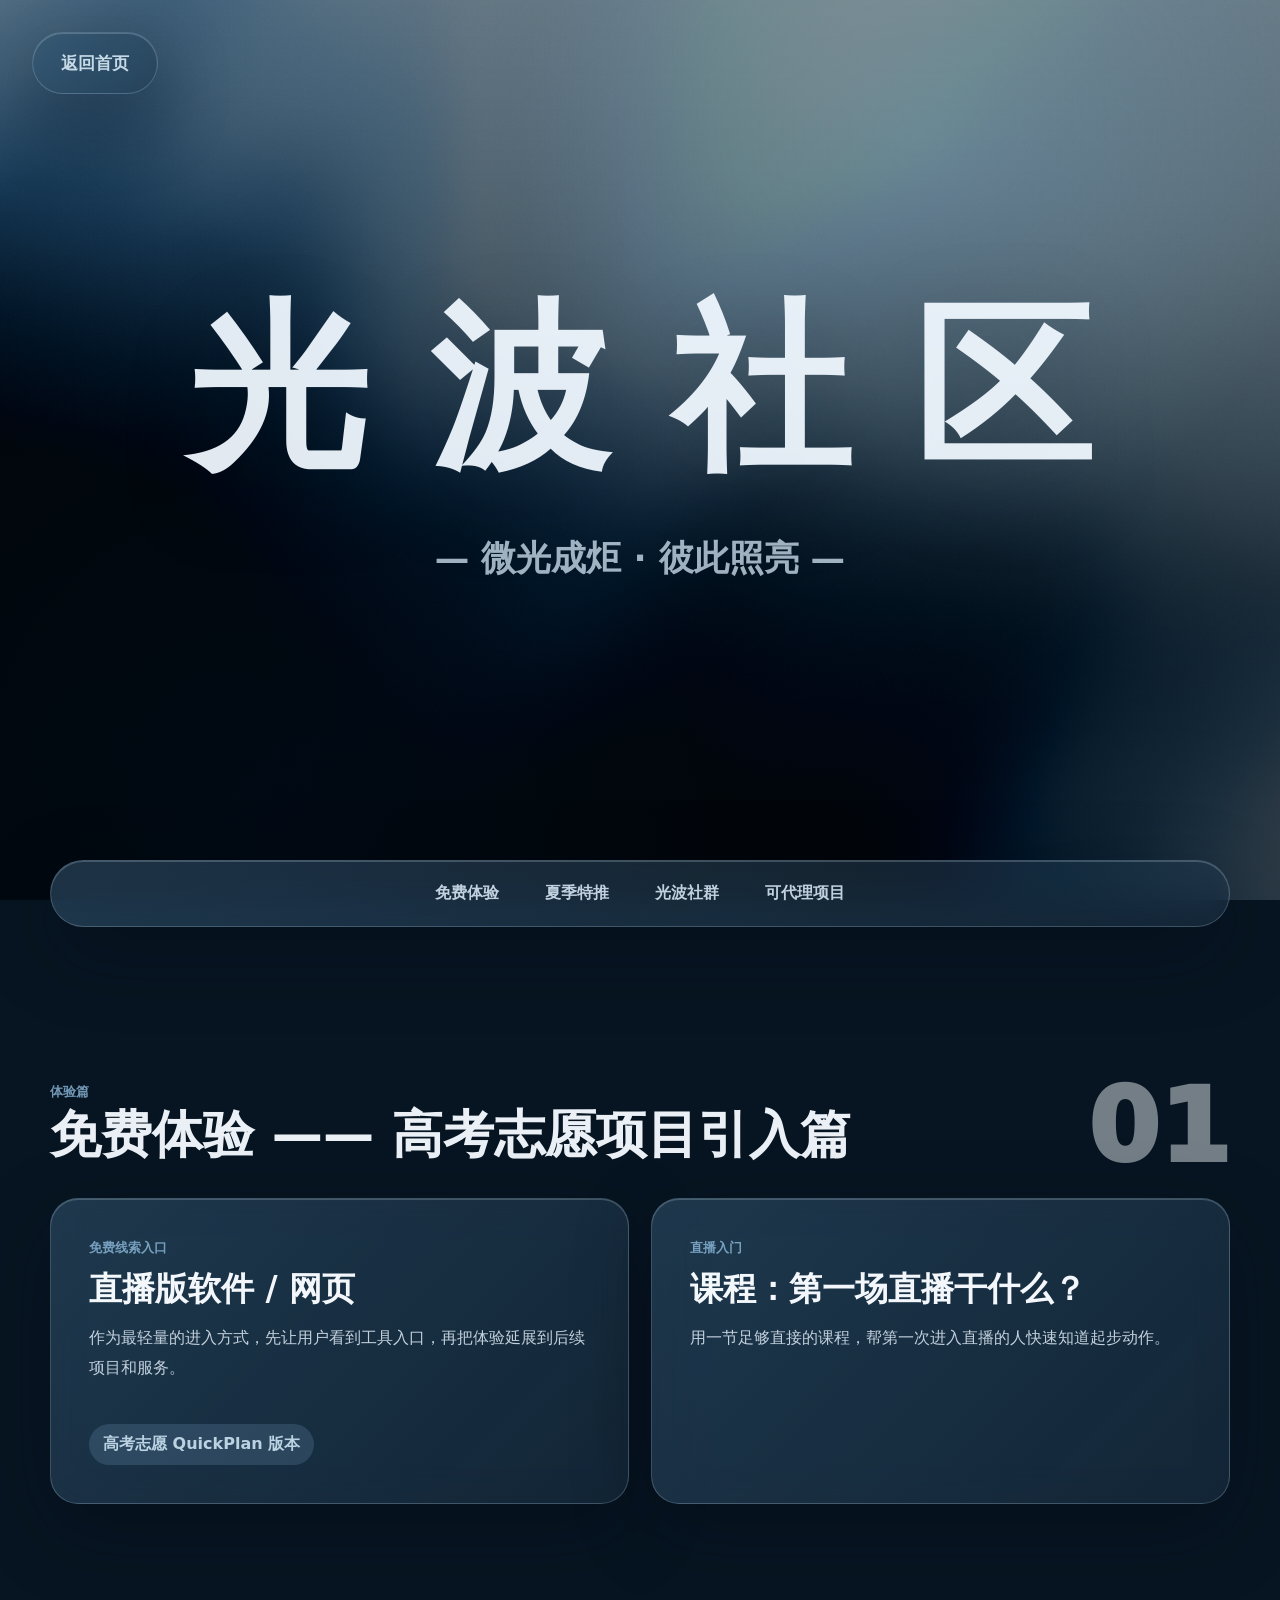
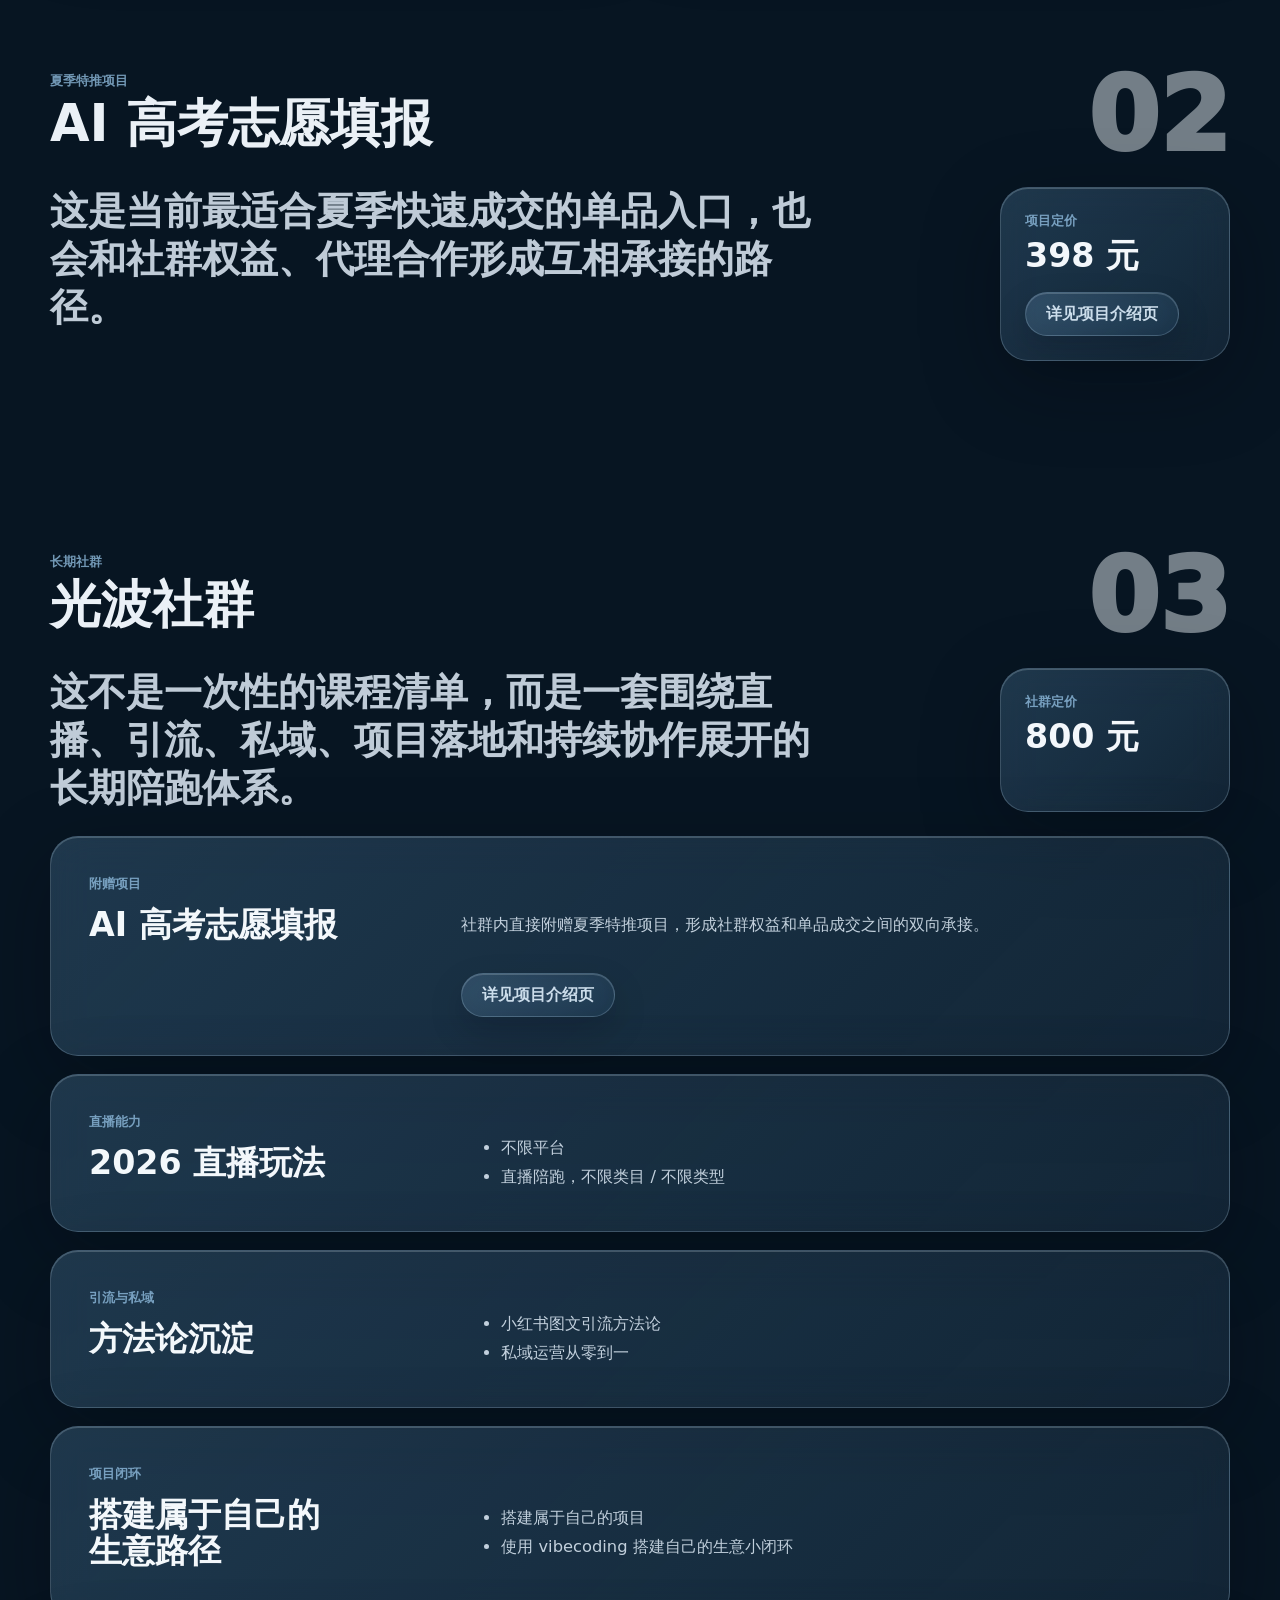
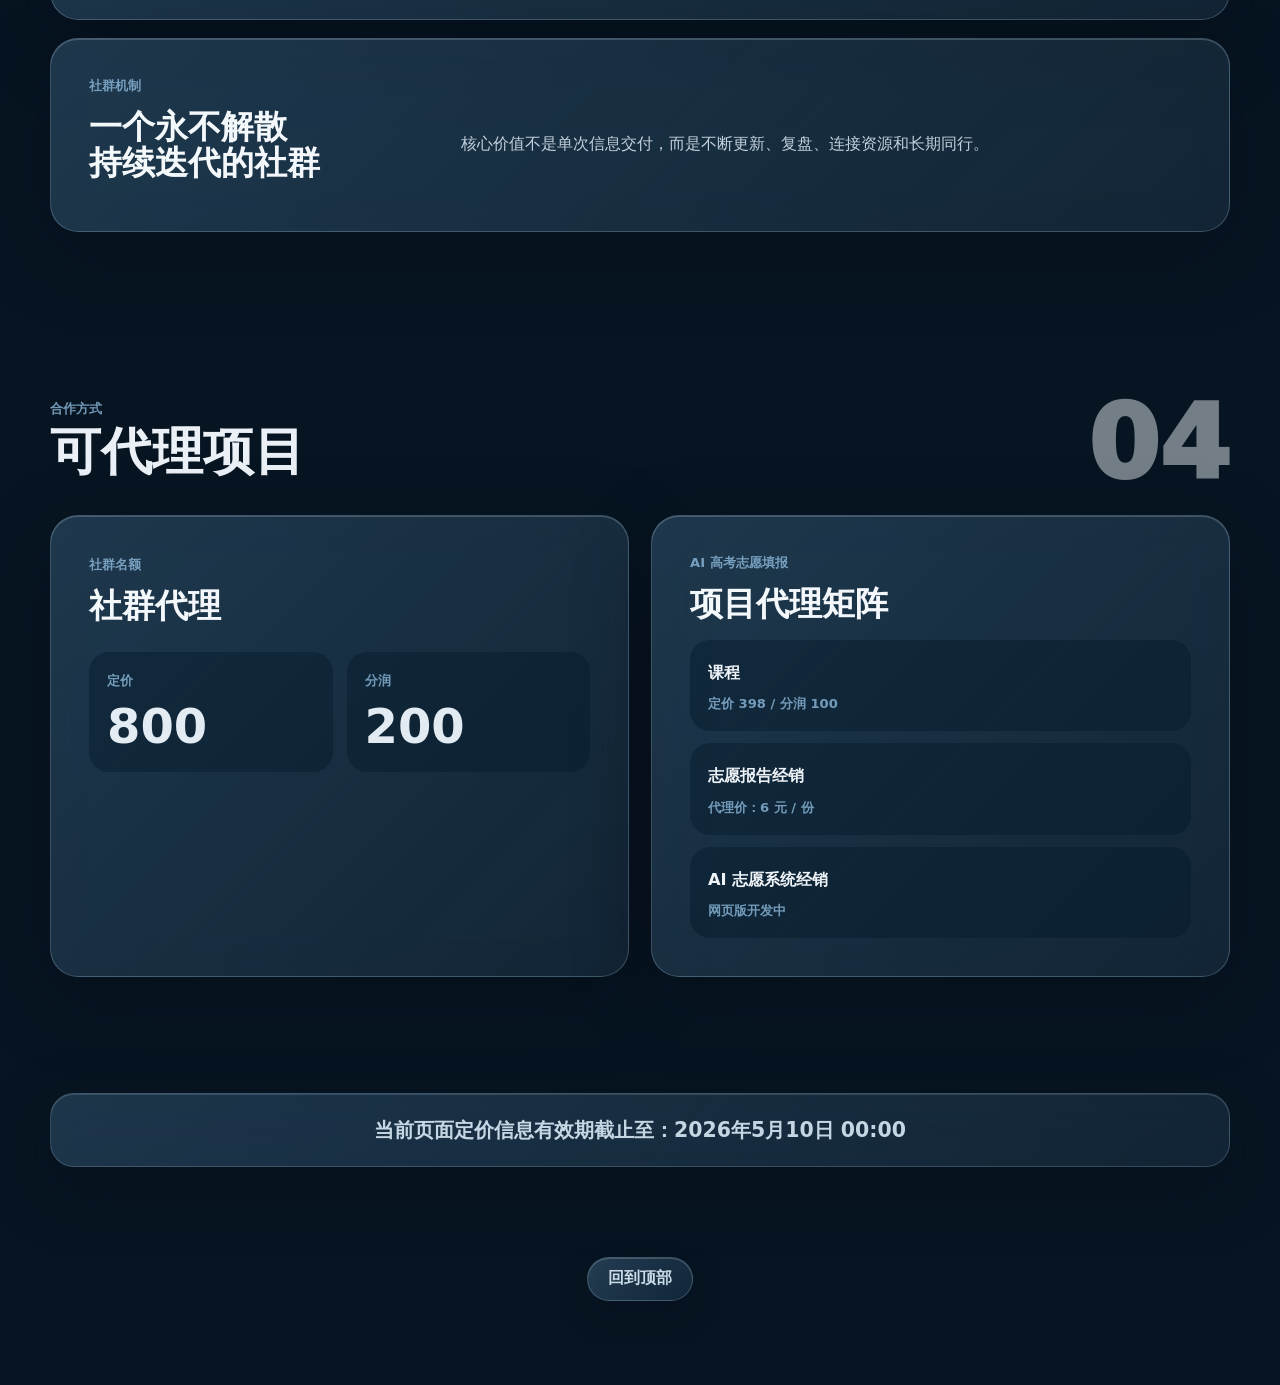
==== details.html @ 302833ac "发布项目介绍页" ====
<!doctype html>
<html lang="zh-CN">
  <head>
    <meta charset="UTF-8" />
    <meta name="viewport" content="width=device-width, initial-scale=1.0" />
    <title>光波社群业务总览</title>
    <meta
      name="description"
      content="光波社群业务板块静态 H5 展示页，集中展示免费体验、夏季特推项目、社群权益与可代理项目。"
    />
    <link rel="stylesheet" href="./styles.css" />
    <link rel="stylesheet" href="./details.css" />
  </head>
  <body class="details-body">
    <canvas id="silk-fluid" aria-hidden="true"></canvas>
    <main class="details-page" id="top">
      <header class="details-hero">
        <a class="back-link" href="./index.html">返回首页</a>
        <div class="details-hero__center">
          <h1>光 波 社 区</h1>
          <p>— 微光成炬  ·  彼此照亮 —</p>
        </div>
      </header>

      <nav class="details-nav" aria-label="板块导航">
        <a href="#free">免费体验</a>
        <a href="#summer-project">夏季特推</a>
        <a href="#community">光波社群</a>
        <a href="#agency">可代理项目</a>
      </nav>

      <section class="details-section" id="free">
        <div class="section-topline">
          <div>
            <p>体验篇</p>
            <h2>免费体验 —— 高考志愿项目引入篇</h2>
          </div>
          <span>01</span>
        </div>

        <div class="two-column">
          <article class="glass-panel glass-panel--large">
            <span class="tag">免费线索入口</span>
            <h3>直播版软件 / 网页</h3>
            <p>作为最轻量的进入方式，先让用户看到工具入口，再把体验延展到后续项目和服务。</p>
            <div class="inline-chip">高考志愿 QuickPlan 版本</div>
          </article>

          <article class="glass-panel">
            <span class="tag">直播入门</span>
            <h3>课程：第一场直播干什么？</h3>
            <p>用一节足够直接的课程，帮第一次进入直播的人快速知道起步动作。</p>
          </article>
        </div>
      </section>

      <section class="details-section details-section--spotlight" id="summer-project">
        <div class="section-topline section-topline--spotlight">
          <div>
            <p>夏季特推项目</p>
            <h2>AI 高考志愿填报</h2>
          </div>
          <span>02</span>
        </div>

        <div class="spotlight-lead">
          <p class="spotlight-copy">这是当前最适合夏季快速成交的单品入口，也会和社群权益、代理合作形成互相承接的路径。</p>
          <aside class="price-card">
            <span>项目定价</span>
            <strong>398 元</strong>
            <a href="#summer-project">详见项目介绍页</a>
          </aside>
        </div>
      </section>

      <section class="details-section details-section--community" id="community">
        <div class="section-topline">
          <div>
            <p>长期社群</p>
            <h2>光波社群</h2>
          </div>
          <span>03</span>
        </div>

        <div class="community-lead">
          <p>这不是一次性的课程清单，而是一套围绕直播、引流、私域、项目落地和持续协作展开的长期陪跑体系。</p>
          <div class="price-card price-card--compact" aria-label="光波社群定价">
            <span>社群定价</span>
            <strong>800 元</strong>
          </div>
        </div>

        <div class="community-grid">
          <article class="glass-panel glass-panel--wide">
            <span class="tag">附赠项目</span>
            <h3>AI 高考志愿填报</h3>
            <p>社群内直接附赠夏季特推项目，形成社群权益和单品成交之间的双向承接。</p>
            <a href="#summer-project">详见项目介绍页</a>
          </article>

          <article class="glass-panel">
            <span class="tag">直播能力</span>
            <h3>2026 直播玩法</h3>
            <ul>
              <li>不限平台</li>
              <li>直播陪跑，不限类目 / 不限类型</li>
            </ul>
          </article>

          <article class="glass-panel">
            <span class="tag">引流与私域</span>
            <h3>方法论沉淀</h3>
            <ul>
              <li>小红书图文引流方法论</li>
              <li>私域运营从零到一</li>
            </ul>
          </article>

          <article class="glass-panel">
            <span class="tag">项目闭环</span>
            <h3>搭建属于自己的<br />生意路径</h3>
            <ul>
              <li>搭建属于自己的项目</li>
              <li>使用 vibecoding 搭建自己的生意小闭环</li>
            </ul>
          </article>

          <article class="glass-panel glass-panel--wide">
            <span class="tag">社群机制</span>
            <h3>一个永不解散<br />持续迭代的社群</h3>
            <p>核心价值不是单次信息交付，而是不断更新、复盘、连接资源和长期同行。</p>
          </article>
        </div>
      </section>

      <section class="details-section" id="agency">
        <div class="section-topline">
          <div>
            <p>合作方式</p>
            <h2>可代理项目</h2>
          </div>
          <span>04</span>
        </div>

        <div class="agency-layout">
          <article class="glass-panel">
            <span class="tag">社群名额</span>
            <h3>社群代理</h3>
            <div class="metric-row">
              <div>
                <span>定价</span>
                <strong>800</strong>
              </div>
              <div>
                <span>分润</span>
                <strong>200</strong>
              </div>
            </div>
          </article>

          <article class="glass-panel glass-panel--large">
            <div class="panel-head">
              <span class="tag">AI 高考志愿填报</span>
            </div>
            <h3>项目代理矩阵</h3>
            <div class="deal-list">
              <article>
                <p>课程</p>
                <span>定价 398 / 分润 100</span>
              </article>
              <article>
                <p>志愿报告经销</p>
                <span>代理价：6 元 / 份</span>
              </article>
              <article>
                <p>AI 志愿系统经销</p>
                <span>网页版开发中</span>
              </article>
            </div>
          </article>
        </div>
      </section>

      <aside class="validity-note" aria-label="定价有效期">
        当前页面定价信息有效期截止至：2026年5月10日 00:00
      </aside>

      <footer class="details-footer">
        <a href="#top">回到顶部</a>
      </footer>
    </main>
    <script src="./fluid-silk.js"></script>
  </body>
</html>
---- styles.css ----
:root {
  color-scheme: dark;
  background: #071522;
  --hero-right-edge: clamp(24px, 4vw, 72px);
}

* {
  box-sizing: border-box;
}

html,
body {
  width: 100%;
  height: 100%;
  margin: 0;
  background: #071522;
}

body {
  min-height: 100vh;
  min-height: 100dvh;
}

.home-body {
  overflow: hidden;
}

#silk-fluid {
  position: fixed;
  inset: 0;
  width: 100vw;
  height: 100vh;
  min-height: 100dvh;
  display: block;
  background: #071522;
  touch-action: none;
}

.brand-lockup {
  position: fixed;
  left: clamp(18px, 2.2vw, 44px);
  bottom: clamp(34px, 5vw, 92px);
  z-index: 1;
  width: min(94vw, 1280px);
  pointer-events: none;
  user-select: none;
  font-family:
    "Arial Black",
    "Microsoft YaHei UI",
    "PingFang SC",
    "Noto Sans CJK SC",
    system-ui,
    sans-serif;
}

.brand-name {
  position: relative;
  color: #fff;
  font-size: clamp(6.4rem, 15.2vw, 17.5rem);
  font-weight: 950;
  line-height: 0.9;
  letter-spacing: 0;
  text-shadow:
    0 2px 0 rgba(255, 255, 255, 0.2),
    0 24px 80px rgba(3, 18, 31, 0.26);
  white-space: nowrap;
}

.brand-subtitle {
  margin-top: clamp(18px, 2.2vw, 34px);
  padding-left: clamp(8px, 0.8vw, 16px);
  color: rgba(232, 242, 249, 0.68);
  font-size: clamp(1.6rem, 3.4vw, 4.15rem);
  font-weight: 900;
  line-height: 1;
  letter-spacing: 0;
  text-transform: none;
  text-shadow: 0 16px 36px rgba(3, 18, 31, 0.24);
}

.hero-copy {
  position: fixed;
  top: clamp(158px, 23vh, 270px);
  right: var(--hero-right-edge);
  z-index: 1;
  max-width: none;
  pointer-events: none;
  user-select: none;
  font-family:
    "Arial Black",
    "Microsoft YaHei UI",
    "PingFang SC",
    "Noto Sans CJK SC",
    system-ui,
    sans-serif;
  color: rgba(64, 74, 82, 0.82);
  text-align: right;
}

.hero-kicker,
.hero-line {
  margin: 0;
  letter-spacing: 0;
  text-shadow: 0 18px 50px rgba(238, 246, 250, 0.22);
  white-space: nowrap;
}

.hero-kicker {
  font-size: clamp(1.15rem, 1.85vw, 2.4rem);
  font-weight: 20;
  line-height: 2;
}

.hero-line {
  margin-top: clamp(18px, 2vw, 32px);
  font-size: clamp(1.15rem, 1.85vw, 2.4rem);
  font-weight: 20;
  line-height: 1.1;
  color: rgba(64, 74, 82, 0.76);
}

.glass-cta {
  position: fixed;
  top: clamp(24px, 3.6vw, 58px);
  right: var(--hero-right-edge);
  z-index: 2;
  min-width: 166px;
  height: 66px;
  padding: 0 38px;
  border: 1px solid rgba(255, 255, 255, 0.34);
  border-radius: 999px;
  color: rgba(31, 43, 52, 0.88);
  background:
    linear-gradient(135deg, rgba(255, 255, 255, 0.24), rgba(255, 255, 255, 0.08)),
    rgba(89, 146, 190, 0.18);
  box-shadow:
    inset 0 1px 0 rgba(255, 255, 255, 0.42),
    inset 0 -18px 28px rgba(8, 43, 72, 0.10),
    0 18px 46px rgba(5, 30, 52, 0.16);
  backdrop-filter: blur(18px) saturate(1.28);
  -webkit-backdrop-filter: blur(18px) saturate(1.28);
  font-family:
    "Arial Black",
    "Microsoft YaHei UI",
    "PingFang SC",
    "Noto Sans CJK SC",
    system-ui,
    sans-serif;
  font-size: 18px;
  font-weight: 800;
  letter-spacing: 0;
  cursor: pointer;
  transition:
    transform 220ms cubic-bezier(0.16, 1, 0.3, 1),
    border-color 220ms cubic-bezier(0.16, 1, 0.3, 1),
    background 220ms cubic-bezier(0.16, 1, 0.3, 1);
}

.glass-cta:hover {
  transform: translateY(-1px);
  border-color: rgba(255, 255, 255, 0.52);
  background:
    linear-gradient(135deg, rgba(255, 255, 255, 0.30), rgba(255, 255, 255, 0.12)),
    rgba(100, 162, 210, 0.22);
}

.glass-cta:active {
  transform: translateY(1px) scale(0.985);
}

@media (max-width: 720px) {
  .brand-lockup {
    left: 18px;
    bottom: 34px;
  }

  .brand-name {
    font-size: clamp(4.8rem, 24vw, 8.6rem);
  }

  .brand-subtitle {
    margin-top: 16px;
    padding-left: 4px;
    font-size: clamp(1.25rem, 8.5vw, 2.35rem);
  }

  .hero-copy {
    top: 96px;
    right: 18px;
    left: 18px;
    max-width: none;
    overflow: visible;
    text-align: right;
  }

  .hero-kicker,
  .hero-line {
    font-size: clamp(0.9rem, 4.4vw, 1.25rem);
  }

  .hero-line {
    margin-top: 12px;
  }

  .glass-cta {
    top: 18px;
    right: 18px;
    min-width: 132px;
    height: 54px;
    padding: 0 28px;
    font-size: 16px;
  }
}
---- details.css ----
.details-body {
  height: auto;
  min-height: 100vh;
  overflow-x: hidden;
  overflow-y: auto;
  color: rgba(240, 248, 255, 0.94);
  font-family:
    "Microsoft YaHei UI",
    "PingFang SC",
    "Noto Sans CJK SC",
    system-ui,
    sans-serif;
}

.details-body #silk-fluid {
  z-index: 0;
  filter: brightness(0.64) contrast(1.12) saturate(1.10);
}

.details-body::before {
  content: "";
  position: fixed;
  inset: 0;
  z-index: 1;
  pointer-events: none;
  background:
    radial-gradient(circle at 72% 16%, rgba(138, 195, 236, 0.20), transparent 34%),
    radial-gradient(circle at 18% 84%, rgba(0, 14, 28, 0.48), transparent 42%),
    linear-gradient(180deg, rgba(3, 16, 28, 0.24), rgba(1, 10, 18, 0.58));
}

.details-page {
  position: relative;
  z-index: 2;
  width: min(1180px, calc(100vw - 48px));
  margin: 0 auto;
  padding: 32px 0 72px;
}

.details-hero {
  min-height: 92vh;
  display: grid;
  align-items: center;
}

.back-link,
.details-nav,
.glass-panel,
.price-card {
  border: 1px solid rgba(201, 230, 252, 0.22);
  background:
    linear-gradient(135deg, rgba(150, 200, 238, 0.18), rgba(255, 255, 255, 0.055)),
    rgba(5, 29, 49, 0.46);
  box-shadow:
    inset 0 1px 0 rgba(235, 248, 255, 0.20),
    0 24px 80px rgba(0, 8, 16, 0.28);
  backdrop-filter: blur(20px) saturate(1.25);
  -webkit-backdrop-filter: blur(20px) saturate(1.25);
}

.back-link {
  position: fixed;
  top: 32px;
  left: 32px;
  z-index: 4;
  border-radius: 999px;
  padding: 18px 28px;
  color: rgba(229, 244, 255, 0.84);
  text-decoration: none;
  font-size: 1.08rem;
  font-weight: 800;
}

.details-hero__center h1 {
  margin: 0;
  font-size: clamp(5rem, 14vw, 14rem);
  line-height: 0.88;
  letter-spacing: 0;
  font-family:
    "Arial Black",
    "Microsoft YaHei UI",
    "PingFang SC",
    system-ui,
    sans-serif;
  text-shadow: 0 26px 90px rgba(2, 18, 32, 0.22);
  text-align: center;
}

.details-hero__center p {
  width: min(620px, 58vw);
  margin: clamp(42px, 5.4vw, 76px) auto 0;
  font-size: clamp(1.55rem, 2.7vw, 2.85rem);
  color: rgba(214, 234, 248, 0.74);
  font-weight: 800;
  text-align: center;
}

.details-nav {
  position: sticky;
  top: 24px;
  z-index: 3;
  display: flex;
  justify-content: center;
  gap: 10px;
  margin: 0 auto 72px;
  padding: 10px;
  border-radius: 999px;
}

.details-footer a,
.glass-panel a,
.price-card a {
  color: rgba(190, 226, 252, 0.88);
  text-decoration: none;
  font-weight: 900;
}

.price-card a,
.community-grid .glass-panel a,
.details-footer a {
  display: inline-flex;
  align-items: center;
  justify-content: center;
  width: fit-content;
  min-height: 44px;
  margin-top: 18px;
  padding: 0 20px;
  border: 1px solid rgba(201, 230, 252, 0.22);
  border-radius: 999px;
  color: rgba(226, 242, 255, 0.88);
  background:
    linear-gradient(135deg, rgba(196, 228, 252, 0.16), rgba(255, 255, 255, 0.045)),
    rgba(9, 39, 66, 0.44);
  box-shadow:
    inset 0 1px 0 rgba(235, 248, 255, 0.18),
    0 14px 34px rgba(0, 8, 16, 0.18);
  backdrop-filter: blur(14px) saturate(1.18);
  -webkit-backdrop-filter: blur(14px) saturate(1.18);
  transition:
    transform 200ms cubic-bezier(0.16, 1, 0.3, 1),
    border-color 200ms cubic-bezier(0.16, 1, 0.3, 1),
    background 200ms cubic-bezier(0.16, 1, 0.3, 1);
}

.price-card a:hover,
.community-grid .glass-panel a:hover,
.details-footer a:hover {
  transform: translateY(-1px);
  border-color: rgba(226, 242, 255, 0.38);
  background:
    linear-gradient(135deg, rgba(218, 240, 255, 0.20), rgba(255, 255, 255, 0.07)),
    rgba(15, 54, 88, 0.50);
}

.price-card a:active,
.community-grid .glass-panel a:active,
.details-footer a:active {
  transform: translateY(1px) scale(0.985);
}

.details-nav a {
  color: rgba(226, 242, 255, 0.84);
  text-decoration: none;
  font-weight: 900;
  padding: 12px 18px;
  border-radius: 999px;
}

.details-section {
  padding: 84px 0;
}

.section-topline {
  display: flex;
  align-items: flex-start;
  justify-content: space-between;
  gap: 32px;
  margin-bottom: 28px;
}

.section-topline p,
.section-kicker,
.tag,
.status,
.price-card span,
.metric-row span,
.deal-list span {
  margin: 0;
  color: rgba(151, 197, 232, 0.74);
  font-size: 0.82rem;
  font-weight: 900;
}

.section-topline h2 {
  margin: 8px 0 0;
  color: rgba(244, 250, 255, 0.96);
  font-size: clamp(2rem, 4vw, 4.8rem);
  line-height: 1;
  letter-spacing: 0;
}

.section-topline > span {
  color: rgba(244, 250, 255, 0.46);
  font-size: clamp(3rem, 8vw, 7rem);
  font-weight: 950;
  line-height: 0.85;
}

.two-column,
.agency-layout {
  display: grid;
  grid-template-columns: repeat(2, minmax(0, 1fr));
  gap: 22px;
}

.community-grid {
  display: flex;
  flex-direction: column;
  gap: 18px;
}

.glass-panel,
.price-card {
  border-radius: 28px;
}

.glass-panel {
  padding: clamp(24px, 3vw, 38px);
}

.glass-panel--large {
  min-height: 280px;
}

.glass-panel--wide {
  grid-column: auto;
}

.community-grid .glass-panel {
  min-height: 0;
  display: grid;
  grid-template-columns: minmax(320px, 0.44fr) minmax(0, 1fr);
  column-gap: clamp(24px, 4vw, 56px);
  align-items: center;
}

.community-grid .glass-panel .tag {
  grid-column: 1;
}

.community-grid .glass-panel h3 {
  grid-column: 1;
}

.community-grid .glass-panel p,
.community-grid .glass-panel ul,
.community-grid .glass-panel a {
  grid-column: 2;
}

.community-grid .glass-panel p,
.community-grid .glass-panel ul {
  margin: 0;
}

.community-grid .glass-panel a {
  justify-self: start;
}

.glass-panel h3,
.price-card strong {
  margin: 14px 0 12px;
  color: rgba(248, 252, 255, 0.98);
  font-size: clamp(1.45rem, 2.6vw, 2.55rem);
  line-height: 1.08;
}

.glass-panel p,
.glass-panel li,
.community-lead p {
  color: rgba(232, 244, 255, 0.82);
  font-size: 1.02rem;
  line-height: 1.8;
}

.inline-chip,
.status {
  display: inline-flex;
  margin-top: 26px;
  border-radius: 999px;
  padding: 10px 14px;
  background: rgba(147, 199, 238, 0.16);
  color: rgba(219, 241, 255, 0.82);
  font-weight: 900;
}

.price-card {
  padding: 24px;
  display: flex;
  flex-direction: column;
  align-items: flex-start;
}

.section-topline--spotlight {
  margin-bottom: 28px;
}

.spotlight-lead {
  display: grid;
  grid-template-columns: minmax(0, 1fr) 230px;
  gap: 24px;
  align-items: stretch;
  margin-bottom: 24px;
}

.spotlight-copy {
  margin: 0;
  max-width: 760px;
  color: rgba(232, 244, 255, 0.82);
  font-size: clamp(1.45rem, 3vw, 2.7rem);
  line-height: 1.25;
  font-weight: 800;
}

.price-card strong {
  display: block;
  margin: 8px 0 0;
}

.community-lead {
  display: grid;
  grid-template-columns: minmax(0, 1fr) 230px;
  gap: 24px;
  align-items: stretch;
  margin-bottom: 24px;
}

.community-lead p {
  margin: 0;
  max-width: 760px;
  font-size: clamp(1.45rem, 3vw, 2.7rem);
  line-height: 1.25;
  font-weight: 800;
}

.metric-row {
  display: grid;
  grid-template-columns: repeat(2, minmax(0, 1fr));
  gap: 14px;
  margin-top: 28px;
}

.metric-row div,
.deal-list article {
  border-radius: 20px;
  padding: 18px;
  background: rgba(4, 24, 42, 0.42);
}

.metric-row strong {
  display: block;
  margin-top: 8px;
  font-size: 3rem;
}

.panel-head {
  display: flex;
  flex-wrap: wrap;
  gap: 12px;
  align-items: center;
  justify-content: space-between;
}

.deal-list {
  display: grid;
  gap: 12px;
  margin-top: 18px;
}

.deal-list p {
  margin: 0 0 6px;
  color: rgba(248, 252, 255, 0.96);
  font-weight: 900;
}

.details-footer {
  padding: 72px 0 12px;
  text-align: center;
}

.validity-note {
  margin: 32px auto 0;
  border: 1px solid rgba(190, 222, 248, 0.20);
  border-radius: 24px;
  padding: 22px 26px;
  color: rgba(226, 242, 255, 0.86);
  background:
    linear-gradient(135deg, rgba(150, 200, 238, 0.17), rgba(255, 255, 255, 0.055)),
    rgba(5, 29, 49, 0.48);
  box-shadow:
    inset 0 1px 0 rgba(235, 248, 255, 0.14),
    0 22px 68px rgba(0, 8, 16, 0.28);
  backdrop-filter: blur(18px) saturate(1.2);
  -webkit-backdrop-filter: blur(18px) saturate(1.2);
  font-size: clamp(1rem, 1.6vw, 1.3rem);
  font-weight: 900;
  text-align: center;
}

@media (max-width: 820px) {
  .details-page {
    width: min(100vw - 28px, 1180px);
    padding-top: 20px;
  }

  .back-link {
    top: 18px;
    left: 18px;
    padding: 15px 22px;
    font-size: 1rem;
  }

  .details-hero {
    min-height: 82vh;
    padding-top: 84px;
  }

  .details-hero__center p {
    width: min(88vw, 520px);
    margin-top: 34px;
  }

  .details-nav {
    overflow-x: auto;
    justify-content: flex-start;
    margin-bottom: 36px;
  }

  .two-column,
  .agency-layout,
  .spotlight-lead,
  .community-lead,
  .community-grid {
    grid-template-columns: 1fr;
  }

  .community-grid {
    display: grid;
  }

  .community-grid .glass-panel {
    display: block;
  }

  .glass-panel--wide {
    grid-column: auto;
  }

  .details-section {
    padding: 54px 0;
  }
}
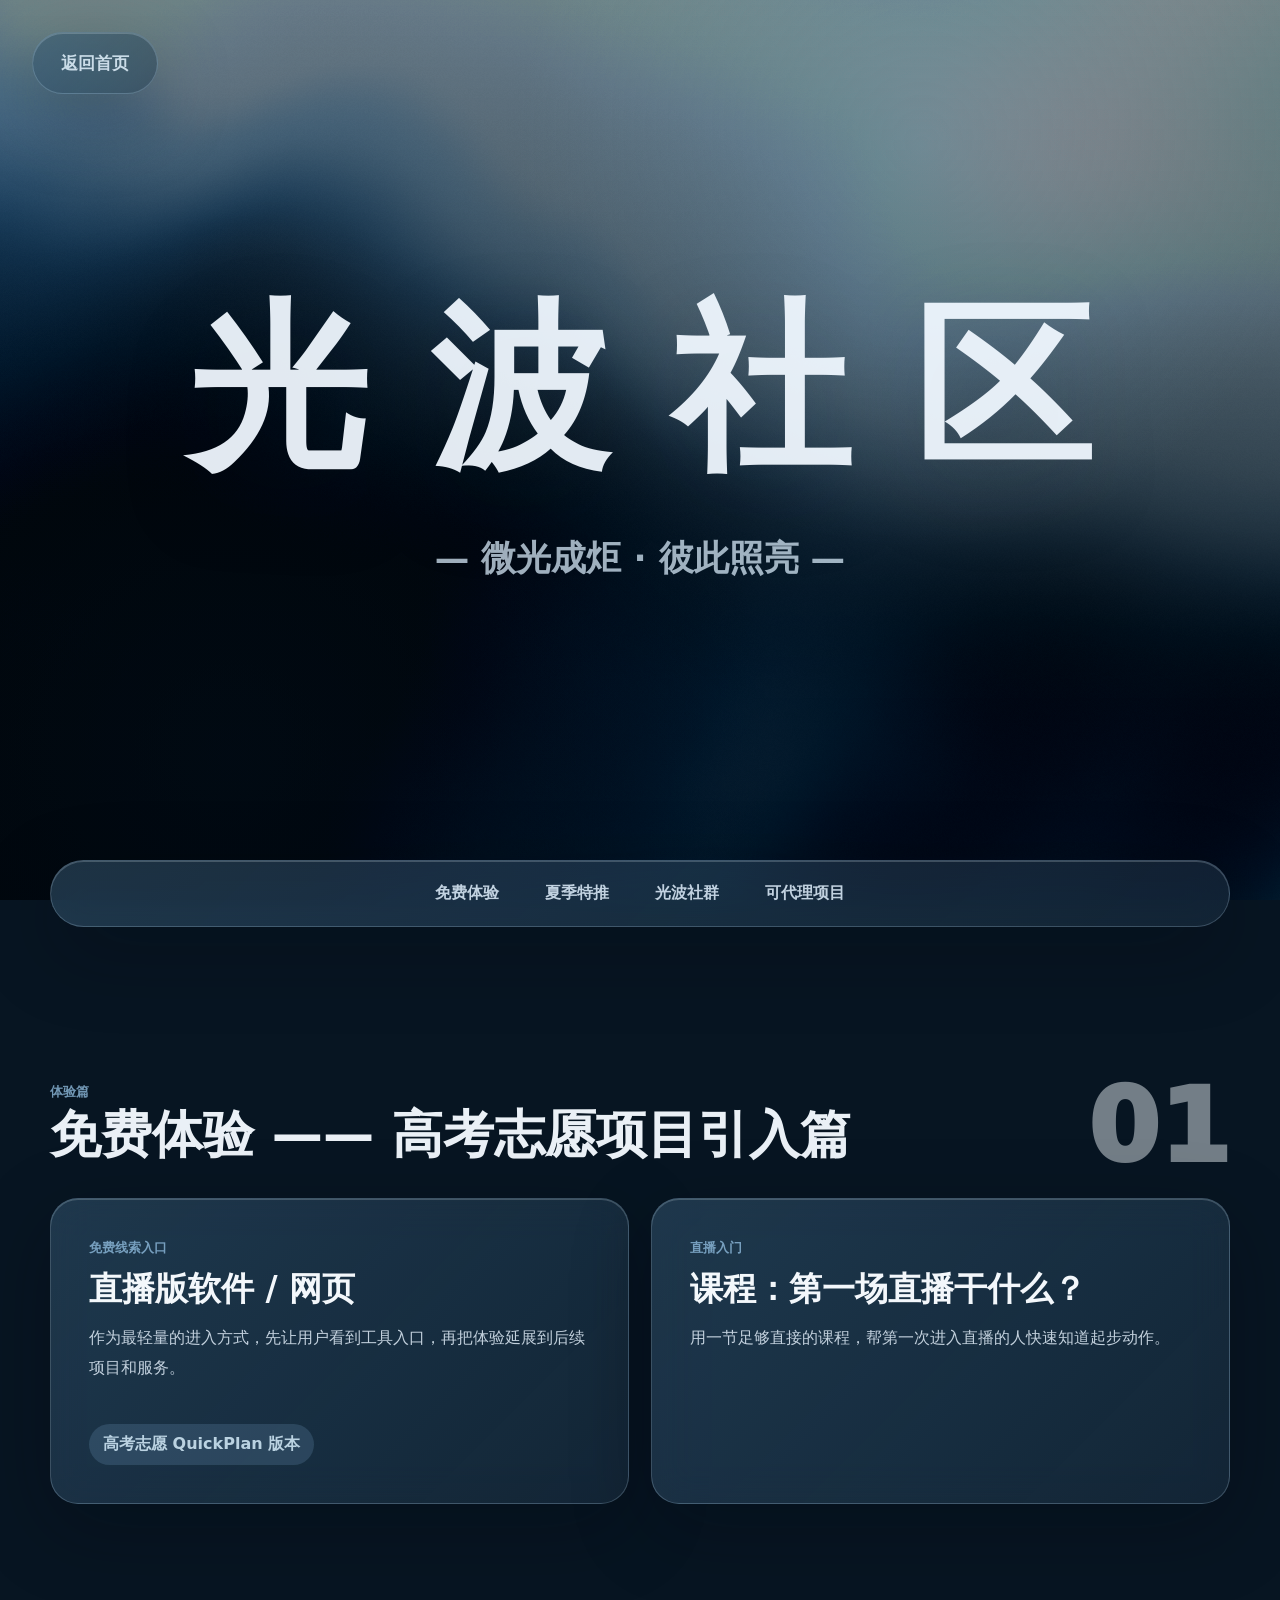
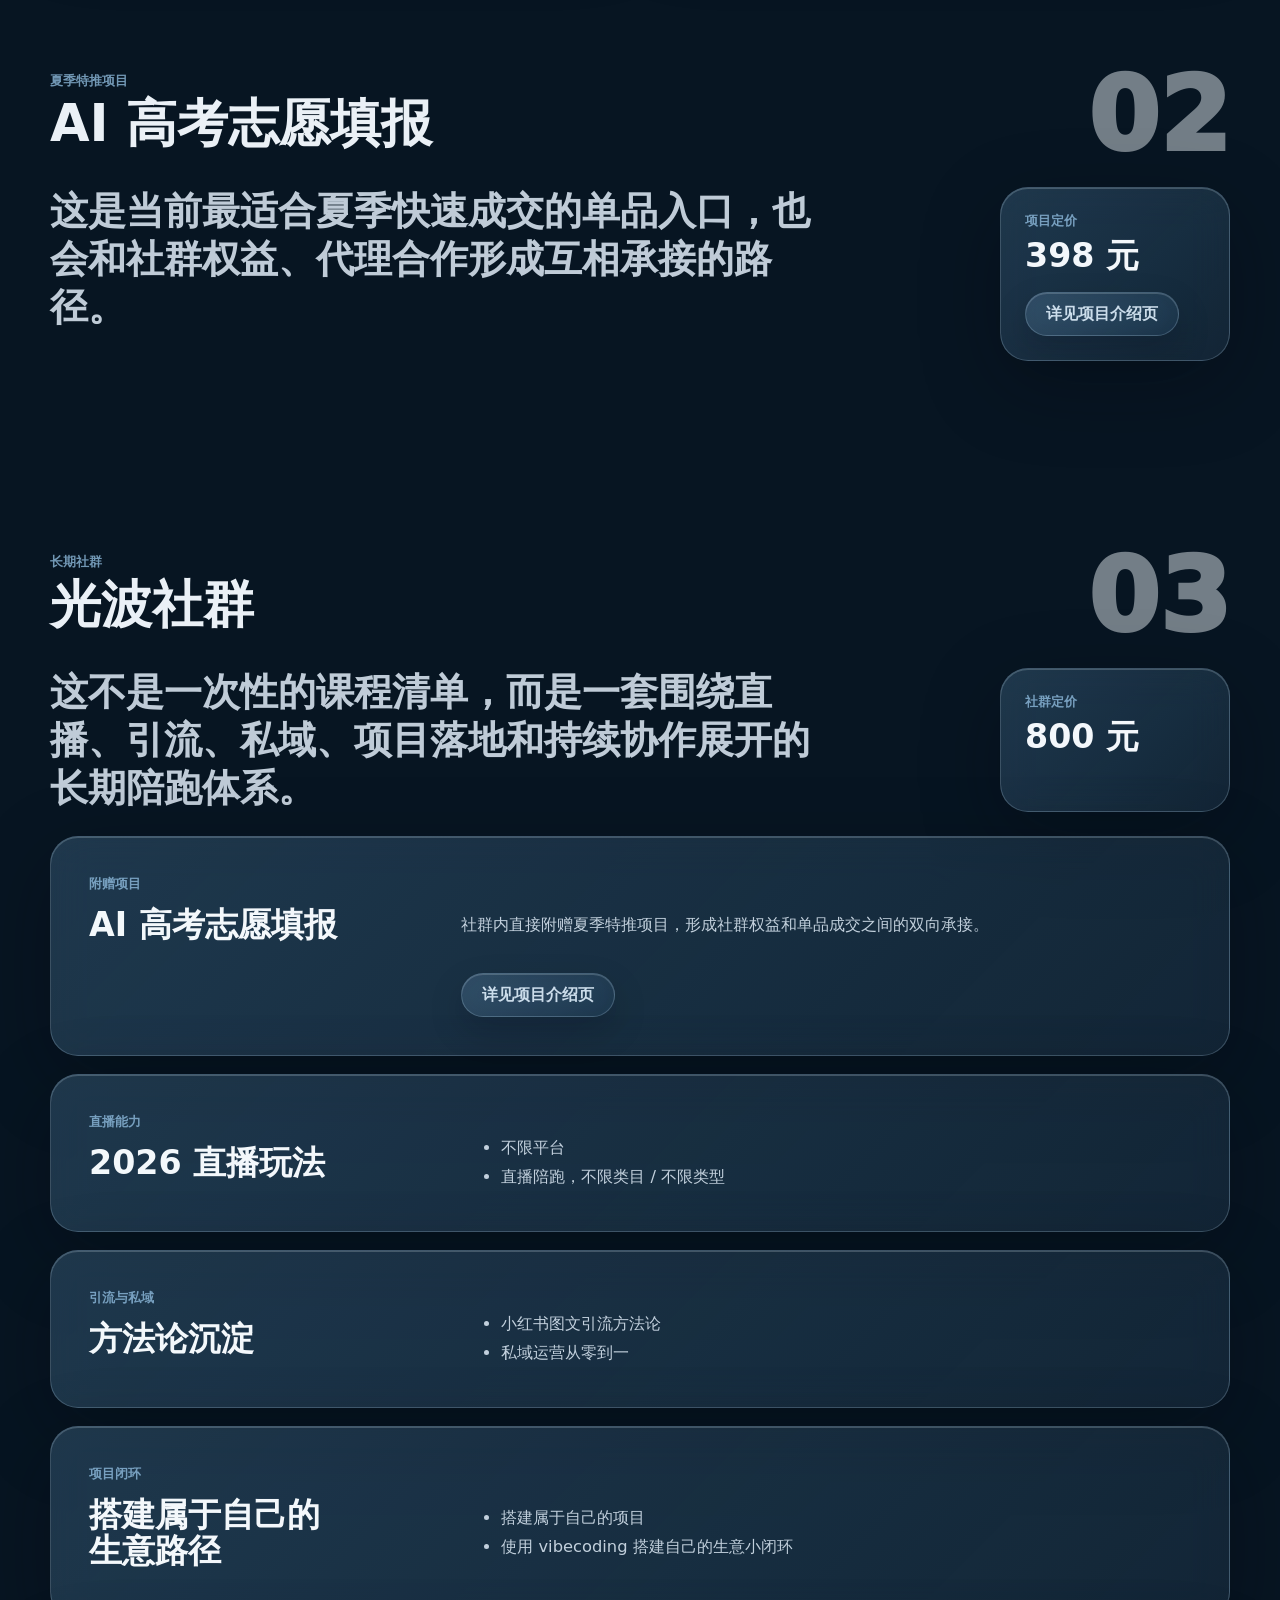
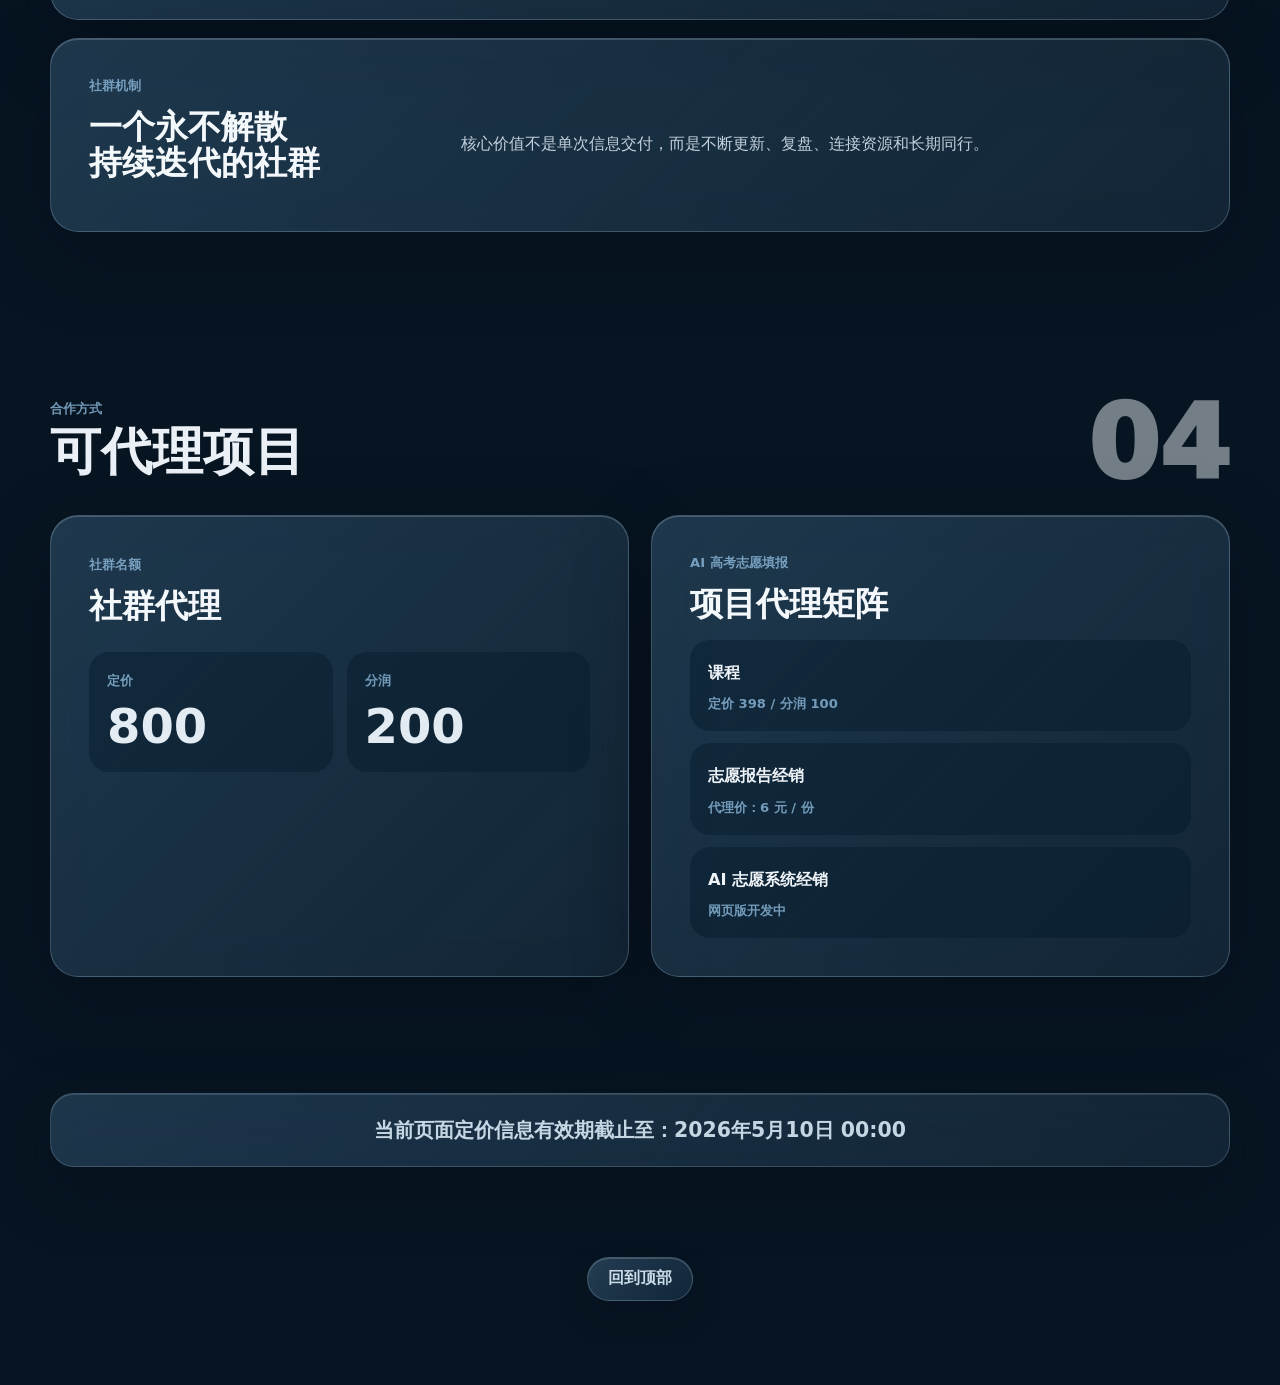
==== commit 24cbb937: "内联关键样式修复静态部署显示" ====
--- a/details.html
+++ b/details.html
@@ -10,6 +10,685 @@
     />
     <link rel="stylesheet" href="./styles.css" />
     <link rel="stylesheet" href="./details.css" />
+    <style>
+:root {
+  color-scheme: dark;
+  background: #071522;
+  --hero-right-edge: clamp(24px, 4vw, 72px);
+}
+
+* {
+  box-sizing: border-box;
+}
+
+html,
+body {
+  width: 100%;
+  height: 100%;
+  margin: 0;
+  background: #071522;
+}
+
+body {
+  min-height: 100vh;
+  min-height: 100dvh;
+}
+
+.home-body {
+  overflow: hidden;
+}
+
+#silk-fluid {
+  position: fixed;
+  inset: 0;
+  width: 100vw;
+  height: 100vh;
+  min-height: 100dvh;
+  display: block;
+  background: #071522;
+  touch-action: none;
+}
+
+.brand-lockup {
+  position: fixed;
+  left: clamp(18px, 2.2vw, 44px);
+  bottom: clamp(34px, 5vw, 92px);
+  z-index: 1;
+  width: min(94vw, 1280px);
+  pointer-events: none;
+  user-select: none;
+  font-family:
+    "Arial Black",
+    "Microsoft YaHei UI",
+    "PingFang SC",
+    "Noto Sans CJK SC",
+    system-ui,
+    sans-serif;
+}
+
+.brand-name {
+  position: relative;
+  color: #fff;
+  font-size: clamp(6.4rem, 15.2vw, 17.5rem);
+  font-weight: 950;
+  line-height: 0.9;
+  letter-spacing: 0;
+  text-shadow:
+    0 2px 0 rgba(255, 255, 255, 0.2),
+    0 24px 80px rgba(3, 18, 31, 0.26);
+  white-space: nowrap;
+}
+
+.brand-subtitle {
+  margin-top: clamp(18px, 2.2vw, 34px);
+  padding-left: clamp(8px, 0.8vw, 16px);
+  color: rgba(232, 242, 249, 0.68);
+  font-size: clamp(1.6rem, 3.4vw, 4.15rem);
+  font-weight: 900;
+  line-height: 1;
+  letter-spacing: 0;
+  text-transform: none;
+  text-shadow: 0 16px 36px rgba(3, 18, 31, 0.24);
+}
+
+.hero-copy {
+  position: fixed;
+  top: clamp(158px, 23vh, 270px);
+  right: var(--hero-right-edge);
+  z-index: 1;
+  max-width: none;
+  pointer-events: none;
+  user-select: none;
+  font-family:
+    "Arial Black",
+    "Microsoft YaHei UI",
+    "PingFang SC",
+    "Noto Sans CJK SC",
+    system-ui,
+    sans-serif;
+  color: rgba(64, 74, 82, 0.82);
+  text-align: right;
+}
+
+.hero-kicker,
+.hero-line {
+  margin: 0;
+  letter-spacing: 0;
+  text-shadow: 0 18px 50px rgba(238, 246, 250, 0.22);
+  white-space: nowrap;
+}
+
+.hero-kicker {
+  font-size: clamp(1.15rem, 1.85vw, 2.4rem);
+  font-weight: 20;
+  line-height: 2;
+}
+
+.hero-line {
+  margin-top: clamp(18px, 2vw, 32px);
+  font-size: clamp(1.15rem, 1.85vw, 2.4rem);
+  font-weight: 20;
+  line-height: 1.1;
+  color: rgba(64, 74, 82, 0.76);
+}
+
+.glass-cta {
+  position: fixed;
+  top: clamp(24px, 3.6vw, 58px);
+  right: var(--hero-right-edge);
+  z-index: 2;
+  min-width: 166px;
+  height: 66px;
+  padding: 0 38px;
+  border: 1px solid rgba(255, 255, 255, 0.34);
+  border-radius: 999px;
+  color: rgba(31, 43, 52, 0.88);
+  background:
+    linear-gradient(135deg, rgba(255, 255, 255, 0.24), rgba(255, 255, 255, 0.08)),
+    rgba(89, 146, 190, 0.18);
+  box-shadow:
+    inset 0 1px 0 rgba(255, 255, 255, 0.42),
+    inset 0 -18px 28px rgba(8, 43, 72, 0.10),
+    0 18px 46px rgba(5, 30, 52, 0.16);
+  backdrop-filter: blur(18px) saturate(1.28);
+  -webkit-backdrop-filter: blur(18px) saturate(1.28);
+  font-family:
+    "Arial Black",
+    "Microsoft YaHei UI",
+    "PingFang SC",
+    "Noto Sans CJK SC",
+    system-ui,
+    sans-serif;
+  font-size: 18px;
+  font-weight: 800;
+  letter-spacing: 0;
+  cursor: pointer;
+  transition:
+    transform 220ms cubic-bezier(0.16, 1, 0.3, 1),
+    border-color 220ms cubic-bezier(0.16, 1, 0.3, 1),
+    background 220ms cubic-bezier(0.16, 1, 0.3, 1);
+}
+
+.glass-cta:hover {
+  transform: translateY(-1px);
+  border-color: rgba(255, 255, 255, 0.52);
+  background:
+    linear-gradient(135deg, rgba(255, 255, 255, 0.30), rgba(255, 255, 255, 0.12)),
+    rgba(100, 162, 210, 0.22);
+}
+
+.glass-cta:active {
+  transform: translateY(1px) scale(0.985);
+}
+
+@media (max-width: 720px) {
+  .brand-lockup {
+    left: 18px;
+    bottom: 34px;
+  }
+
+  .brand-name {
+    font-size: clamp(4.8rem, 24vw, 8.6rem);
+  }
+
+  .brand-subtitle {
+    margin-top: 16px;
+    padding-left: 4px;
+    font-size: clamp(1.25rem, 8.5vw, 2.35rem);
+  }
+
+  .hero-copy {
+    top: 96px;
+    right: 18px;
+    left: 18px;
+    max-width: none;
+    overflow: visible;
+    text-align: right;
+  }
+
+  .hero-kicker,
+  .hero-line {
+    font-size: clamp(0.9rem, 4.4vw, 1.25rem);
+  }
+
+  .hero-line {
+    margin-top: 12px;
+  }
+
+  .glass-cta {
+    top: 18px;
+    right: 18px;
+    min-width: 132px;
+    height: 54px;
+    padding: 0 28px;
+    font-size: 16px;
+  }
+}
+
+.details-body {
+  height: auto;
+  min-height: 100vh;
+  overflow-x: hidden;
+  overflow-y: auto;
+  color: rgba(240, 248, 255, 0.94);
+  font-family:
+    "Microsoft YaHei UI",
+    "PingFang SC",
+    "Noto Sans CJK SC",
+    system-ui,
+    sans-serif;
+}
+
+.details-body #silk-fluid {
+  z-index: 0;
+  filter: brightness(0.64) contrast(1.12) saturate(1.10);
+}
+
+.details-body::before {
+  content: "";
+  position: fixed;
+  inset: 0;
+  z-index: 1;
+  pointer-events: none;
+  background:
+    radial-gradient(circle at 72% 16%, rgba(138, 195, 236, 0.20), transparent 34%),
+    radial-gradient(circle at 18% 84%, rgba(0, 14, 28, 0.48), transparent 42%),
+    linear-gradient(180deg, rgba(3, 16, 28, 0.24), rgba(1, 10, 18, 0.58));
+}
+
+.details-page {
+  position: relative;
+  z-index: 2;
+  width: min(1180px, calc(100vw - 48px));
+  margin: 0 auto;
+  padding: 32px 0 72px;
+}
+
+.details-hero {
+  min-height: 92vh;
+  display: grid;
+  align-items: center;
+}
+
+.back-link,
+.details-nav,
+.glass-panel,
+.price-card {
+  border: 1px solid rgba(201, 230, 252, 0.22);
+  background:
+    linear-gradient(135deg, rgba(150, 200, 238, 0.18), rgba(255, 255, 255, 0.055)),
+    rgba(5, 29, 49, 0.46);
+  box-shadow:
+    inset 0 1px 0 rgba(235, 248, 255, 0.20),
+    0 24px 80px rgba(0, 8, 16, 0.28);
+  backdrop-filter: blur(20px) saturate(1.25);
+  -webkit-backdrop-filter: blur(20px) saturate(1.25);
+}
+
+.back-link {
+  position: fixed;
+  top: 32px;
+  left: 32px;
+  z-index: 4;
+  border-radius: 999px;
+  padding: 18px 28px;
+  color: rgba(229, 244, 255, 0.84);
+  text-decoration: none;
+  font-size: 1.08rem;
+  font-weight: 800;
+}
+
+.details-hero__center h1 {
+  margin: 0;
+  font-size: clamp(5rem, 14vw, 14rem);
+  line-height: 0.88;
+  letter-spacing: 0;
+  font-family:
+    "Arial Black",
+    "Microsoft YaHei UI",
+    "PingFang SC",
+    system-ui,
+    sans-serif;
+  text-shadow: 0 26px 90px rgba(2, 18, 32, 0.22);
+  text-align: center;
+}
+
+.details-hero__center p {
+  width: min(620px, 58vw);
+  margin: clamp(42px, 5.4vw, 76px) auto 0;
+  font-size: clamp(1.55rem, 2.7vw, 2.85rem);
+  color: rgba(214, 234, 248, 0.74);
+  font-weight: 800;
+  text-align: center;
+}
+
+.details-nav {
+  position: sticky;
+  top: 24px;
+  z-index: 3;
+  display: flex;
+  justify-content: center;
+  gap: 10px;
+  margin: 0 auto 72px;
+  padding: 10px;
+  border-radius: 999px;
+}
+
+.details-footer a,
+.glass-panel a,
+.price-card a {
+  color: rgba(190, 226, 252, 0.88);
+  text-decoration: none;
+  font-weight: 900;
+}
+
+.price-card a,
+.community-grid .glass-panel a,
+.details-footer a {
+  display: inline-flex;
+  align-items: center;
+  justify-content: center;
+  width: fit-content;
+  min-height: 44px;
+  margin-top: 18px;
+  padding: 0 20px;
+  border: 1px solid rgba(201, 230, 252, 0.22);
+  border-radius: 999px;
+  color: rgba(226, 242, 255, 0.88);
+  background:
+    linear-gradient(135deg, rgba(196, 228, 252, 0.16), rgba(255, 255, 255, 0.045)),
+    rgba(9, 39, 66, 0.44);
+  box-shadow:
+    inset 0 1px 0 rgba(235, 248, 255, 0.18),
+    0 14px 34px rgba(0, 8, 16, 0.18);
+  backdrop-filter: blur(14px) saturate(1.18);
+  -webkit-backdrop-filter: blur(14px) saturate(1.18);
+  transition:
+    transform 200ms cubic-bezier(0.16, 1, 0.3, 1),
+    border-color 200ms cubic-bezier(0.16, 1, 0.3, 1),
+    background 200ms cubic-bezier(0.16, 1, 0.3, 1);
+}
+
+.price-card a:hover,
+.community-grid .glass-panel a:hover,
+.details-footer a:hover {
+  transform: translateY(-1px);
+  border-color: rgba(226, 242, 255, 0.38);
+  background:
+    linear-gradient(135deg, rgba(218, 240, 255, 0.20), rgba(255, 255, 255, 0.07)),
+    rgba(15, 54, 88, 0.50);
+}
+
+.price-card a:active,
+.community-grid .glass-panel a:active,
+.details-footer a:active {
+  transform: translateY(1px) scale(0.985);
+}
+
+.details-nav a {
+  color: rgba(226, 242, 255, 0.84);
+  text-decoration: none;
+  font-weight: 900;
+  padding: 12px 18px;
+  border-radius: 999px;
+}
+
+.details-section {
+  padding: 84px 0;
+}
+
+.section-topline {
+  display: flex;
+  align-items: flex-start;
+  justify-content: space-between;
+  gap: 32px;
+  margin-bottom: 28px;
+}
+
+.section-topline p,
+.section-kicker,
+.tag,
+.status,
+.price-card span,
+.metric-row span,
+.deal-list span {
+  margin: 0;
+  color: rgba(151, 197, 232, 0.74);
+  font-size: 0.82rem;
+  font-weight: 900;
+}
+
+.section-topline h2 {
+  margin: 8px 0 0;
+  color: rgba(244, 250, 255, 0.96);
+  font-size: clamp(2rem, 4vw, 4.8rem);
+  line-height: 1;
+  letter-spacing: 0;
+}
+
+.section-topline > span {
+  color: rgba(244, 250, 255, 0.46);
+  font-size: clamp(3rem, 8vw, 7rem);
+  font-weight: 950;
+  line-height: 0.85;
+}
+
+.two-column,
+.agency-layout {
+  display: grid;
+  grid-template-columns: repeat(2, minmax(0, 1fr));
+  gap: 22px;
+}
+
+.community-grid {
+  display: flex;
+  flex-direction: column;
+  gap: 18px;
+}
+
+.glass-panel,
+.price-card {
+  border-radius: 28px;
+}
+
+.glass-panel {
+  padding: clamp(24px, 3vw, 38px);
+}
+
+.glass-panel--large {
+  min-height: 280px;
+}
+
+.glass-panel--wide {
+  grid-column: auto;
+}
+
+.community-grid .glass-panel {
+  min-height: 0;
+  display: grid;
+  grid-template-columns: minmax(320px, 0.44fr) minmax(0, 1fr);
+  column-gap: clamp(24px, 4vw, 56px);
+  align-items: center;
+}
+
+.community-grid .glass-panel .tag {
+  grid-column: 1;
+}
+
+.community-grid .glass-panel h3 {
+  grid-column: 1;
+}
+
+.community-grid .glass-panel p,
+.community-grid .glass-panel ul,
+.community-grid .glass-panel a {
+  grid-column: 2;
+}
+
+.community-grid .glass-panel p,
+.community-grid .glass-panel ul {
+  margin: 0;
+}
+
+.community-grid .glass-panel a {
+  justify-self: start;
+}
+
+.glass-panel h3,
+.price-card strong {
+  margin: 14px 0 12px;
+  color: rgba(248, 252, 255, 0.98);
+  font-size: clamp(1.45rem, 2.6vw, 2.55rem);
+  line-height: 1.08;
+}
+
+.glass-panel p,
+.glass-panel li,
+.community-lead p {
+  color: rgba(232, 244, 255, 0.82);
+  font-size: 1.02rem;
+  line-height: 1.8;
+}
+
+.inline-chip,
+.status {
+  display: inline-flex;
+  margin-top: 26px;
+  border-radius: 999px;
+  padding: 10px 14px;
+  background: rgba(147, 199, 238, 0.16);
+  color: rgba(219, 241, 255, 0.82);
+  font-weight: 900;
+}
+
+.price-card {
+  padding: 24px;
+  display: flex;
+  flex-direction: column;
+  align-items: flex-start;
+}
+
+.section-topline--spotlight {
+  margin-bottom: 28px;
+}
+
+.spotlight-lead {
+  display: grid;
+  grid-template-columns: minmax(0, 1fr) 230px;
+  gap: 24px;
+  align-items: stretch;
+  margin-bottom: 24px;
+}
+
+.spotlight-copy {
+  margin: 0;
+  max-width: 760px;
+  color: rgba(232, 244, 255, 0.82);
+  font-size: clamp(1.45rem, 3vw, 2.7rem);
+  line-height: 1.25;
+  font-weight: 800;
+}
+
+.price-card strong {
+  display: block;
+  margin: 8px 0 0;
+}
+
+.community-lead {
+  display: grid;
+  grid-template-columns: minmax(0, 1fr) 230px;
+  gap: 24px;
+  align-items: stretch;
+  margin-bottom: 24px;
+}
+
+.community-lead p {
+  margin: 0;
+  max-width: 760px;
+  font-size: clamp(1.45rem, 3vw, 2.7rem);
+  line-height: 1.25;
+  font-weight: 800;
+}
+
+.metric-row {
+  display: grid;
+  grid-template-columns: repeat(2, minmax(0, 1fr));
+  gap: 14px;
+  margin-top: 28px;
+}
+
+.metric-row div,
+.deal-list article {
+  border-radius: 20px;
+  padding: 18px;
+  background: rgba(4, 24, 42, 0.42);
+}
+
+.metric-row strong {
+  display: block;
+  margin-top: 8px;
+  font-size: 3rem;
+}
+
+.panel-head {
+  display: flex;
+  flex-wrap: wrap;
+  gap: 12px;
+  align-items: center;
+  justify-content: space-between;
+}
+
+.deal-list {
+  display: grid;
+  gap: 12px;
+  margin-top: 18px;
+}
+
+.deal-list p {
+  margin: 0 0 6px;
+  color: rgba(248, 252, 255, 0.96);
+  font-weight: 900;
+}
+
+.details-footer {
+  padding: 72px 0 12px;
+  text-align: center;
+}
+
+.validity-note {
+  margin: 32px auto 0;
+  border: 1px solid rgba(190, 222, 248, 0.20);
+  border-radius: 24px;
+  padding: 22px 26px;
+  color: rgba(226, 242, 255, 0.86);
+  background:
+    linear-gradient(135deg, rgba(150, 200, 238, 0.17), rgba(255, 255, 255, 0.055)),
+    rgba(5, 29, 49, 0.48);
+  box-shadow:
+    inset 0 1px 0 rgba(235, 248, 255, 0.14),
+    0 22px 68px rgba(0, 8, 16, 0.28);
+  backdrop-filter: blur(18px) saturate(1.2);
+  -webkit-backdrop-filter: blur(18px) saturate(1.2);
+  font-size: clamp(1rem, 1.6vw, 1.3rem);
+  font-weight: 900;
+  text-align: center;
+}
+
+@media (max-width: 820px) {
+  .details-page {
+    width: min(100vw - 28px, 1180px);
+    padding-top: 20px;
+  }
+
+  .back-link {
+    top: 18px;
+    left: 18px;
+    padding: 15px 22px;
+    font-size: 1rem;
+  }
+
+  .details-hero {
+    min-height: 82vh;
+    padding-top: 84px;
+  }
+
+  .details-hero__center p {
+    width: min(88vw, 520px);
+    margin-top: 34px;
+  }
+
+  .details-nav {
+    overflow-x: auto;
+    justify-content: flex-start;
+    margin-bottom: 36px;
+  }
+
+  .two-column,
+  .agency-layout,
+  .spotlight-lead,
+  .community-lead,
+  .community-grid {
+    grid-template-columns: 1fr;
+  }
+
+  .community-grid {
+    display: grid;
+  }
+
+  .community-grid .glass-panel {
+    display: block;
+  }
+
+  .glass-panel--wide {
+    grid-column: auto;
+  }
+
+  .details-section {
+    padding: 54px 0;
+  }
+}
+
+    </style>
   </head>
   <body class="details-body">
     <canvas id="silk-fluid" aria-hidden="true"></canvas>
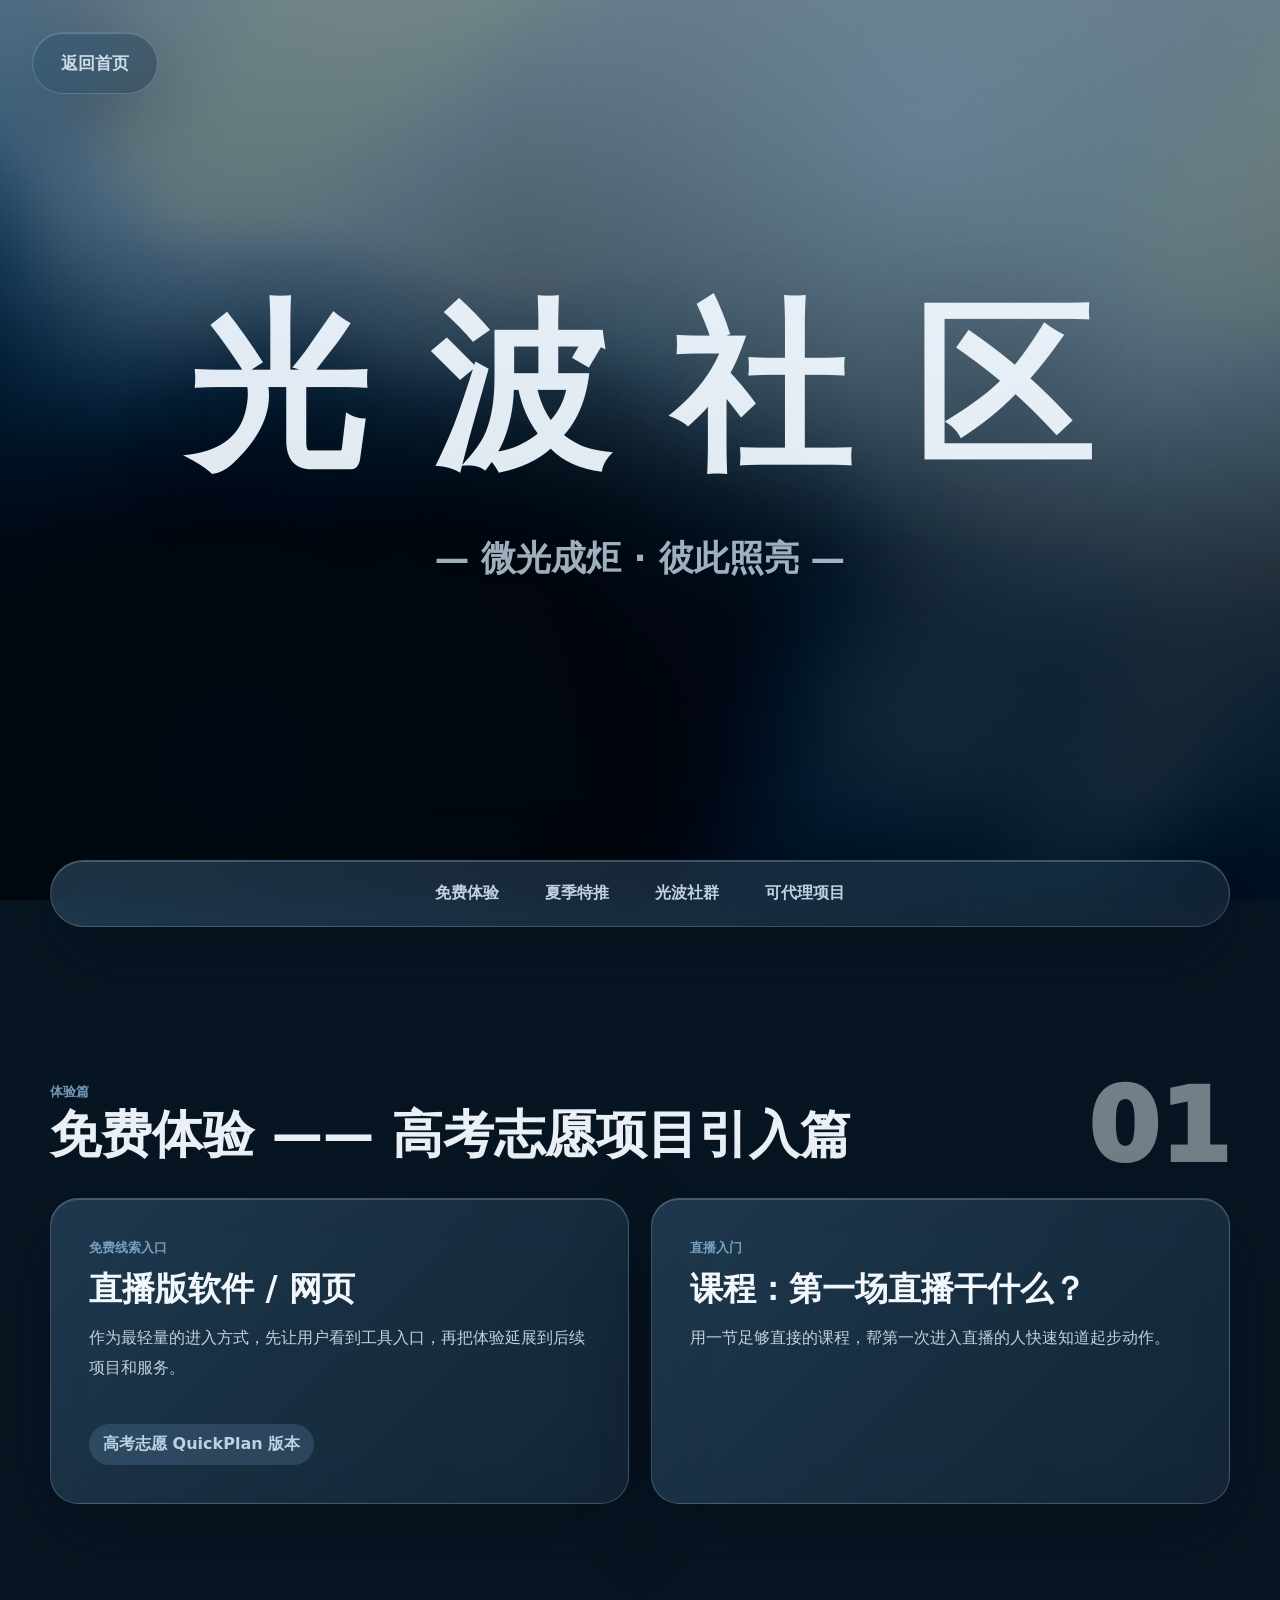
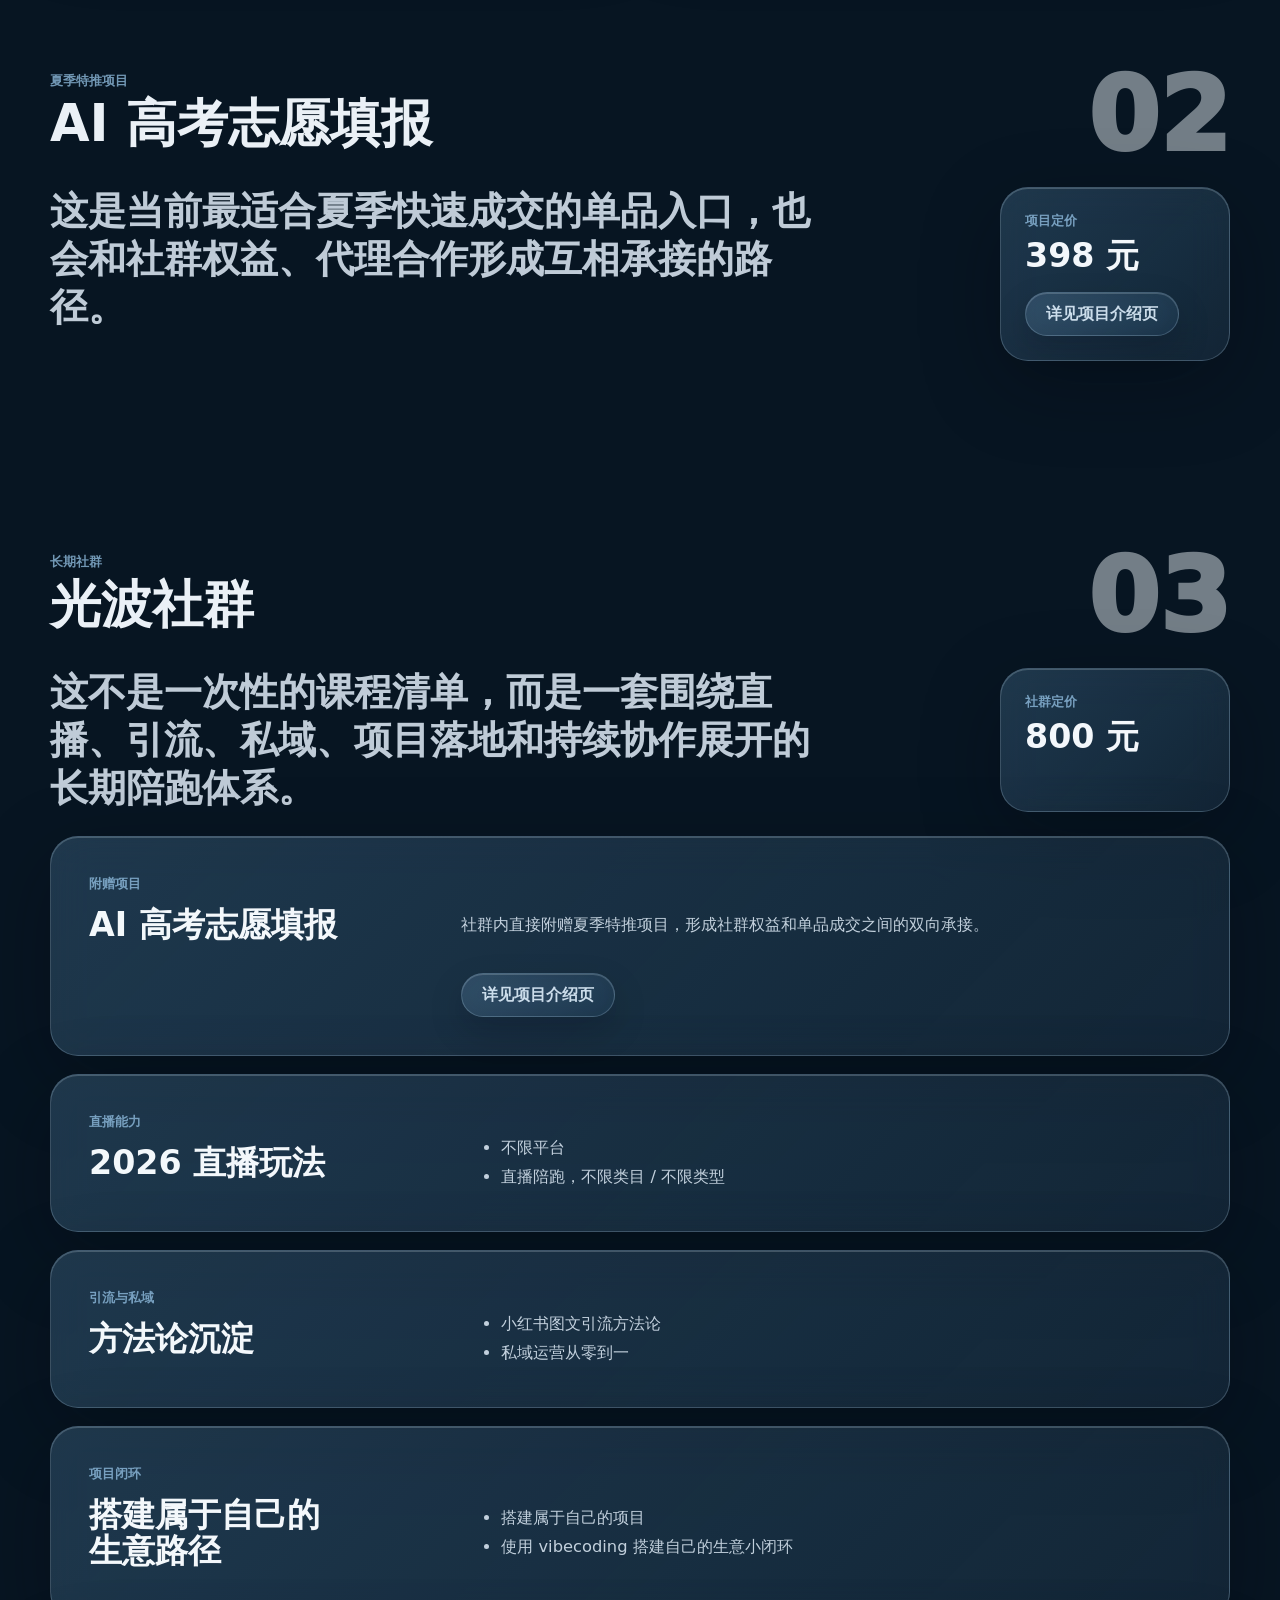
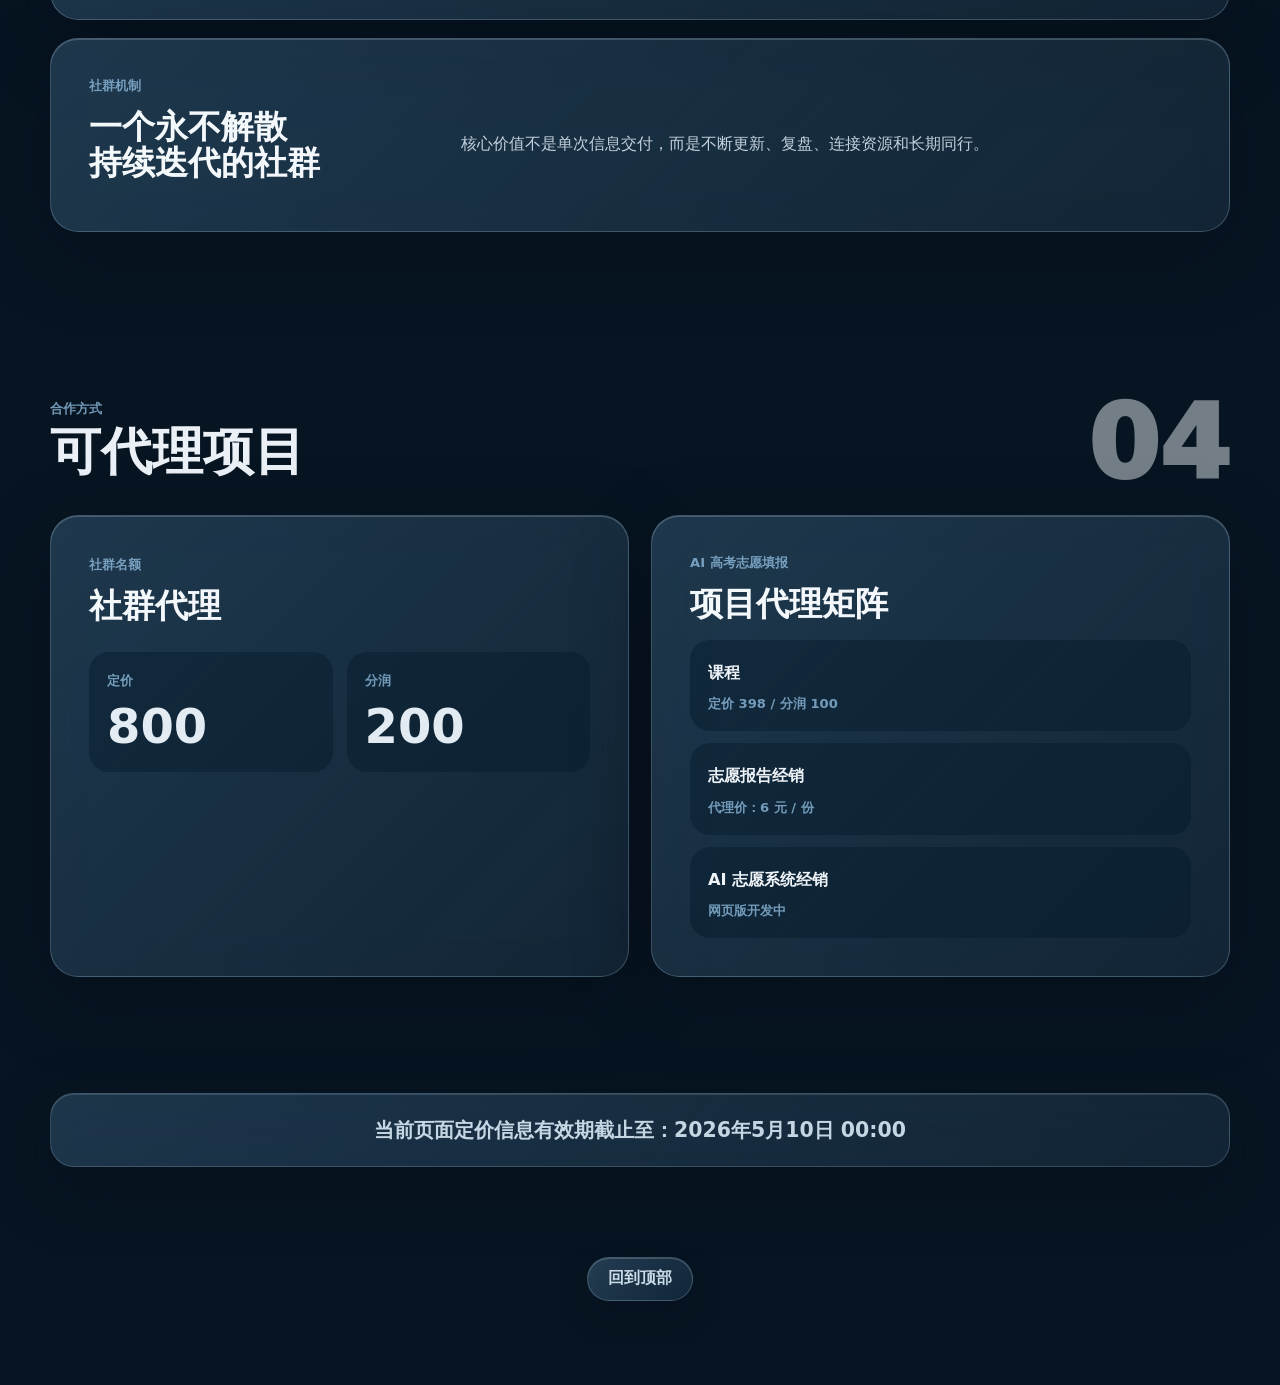
==== commit 9efd4c4d: "设置项目介绍页跳转链接" ====
--- a/details.html
+++ b/details.html
@@ -747,7 +747,7 @@
           <aside class="price-card">
             <span>项目定价</span>
             <strong>398 元</strong>
-            <a href="#summer-project">详见项目介绍页</a>
+            <a href="./AI高考志愿项目策划书.html">详见项目介绍页</a>
           </aside>
         </div>
       </section>
@@ -774,7 +774,7 @@
             <span class="tag">附赠项目</span>
             <h3>AI 高考志愿填报</h3>
             <p>社群内直接附赠夏季特推项目，形成社群权益和单品成交之间的双向承接。</p>
-            <a href="#summer-project">详见项目介绍页</a>
+            <a href="./AI高考志愿项目策划书.html">详见项目介绍页</a>
           </article>
 
           <article class="glass-panel">
